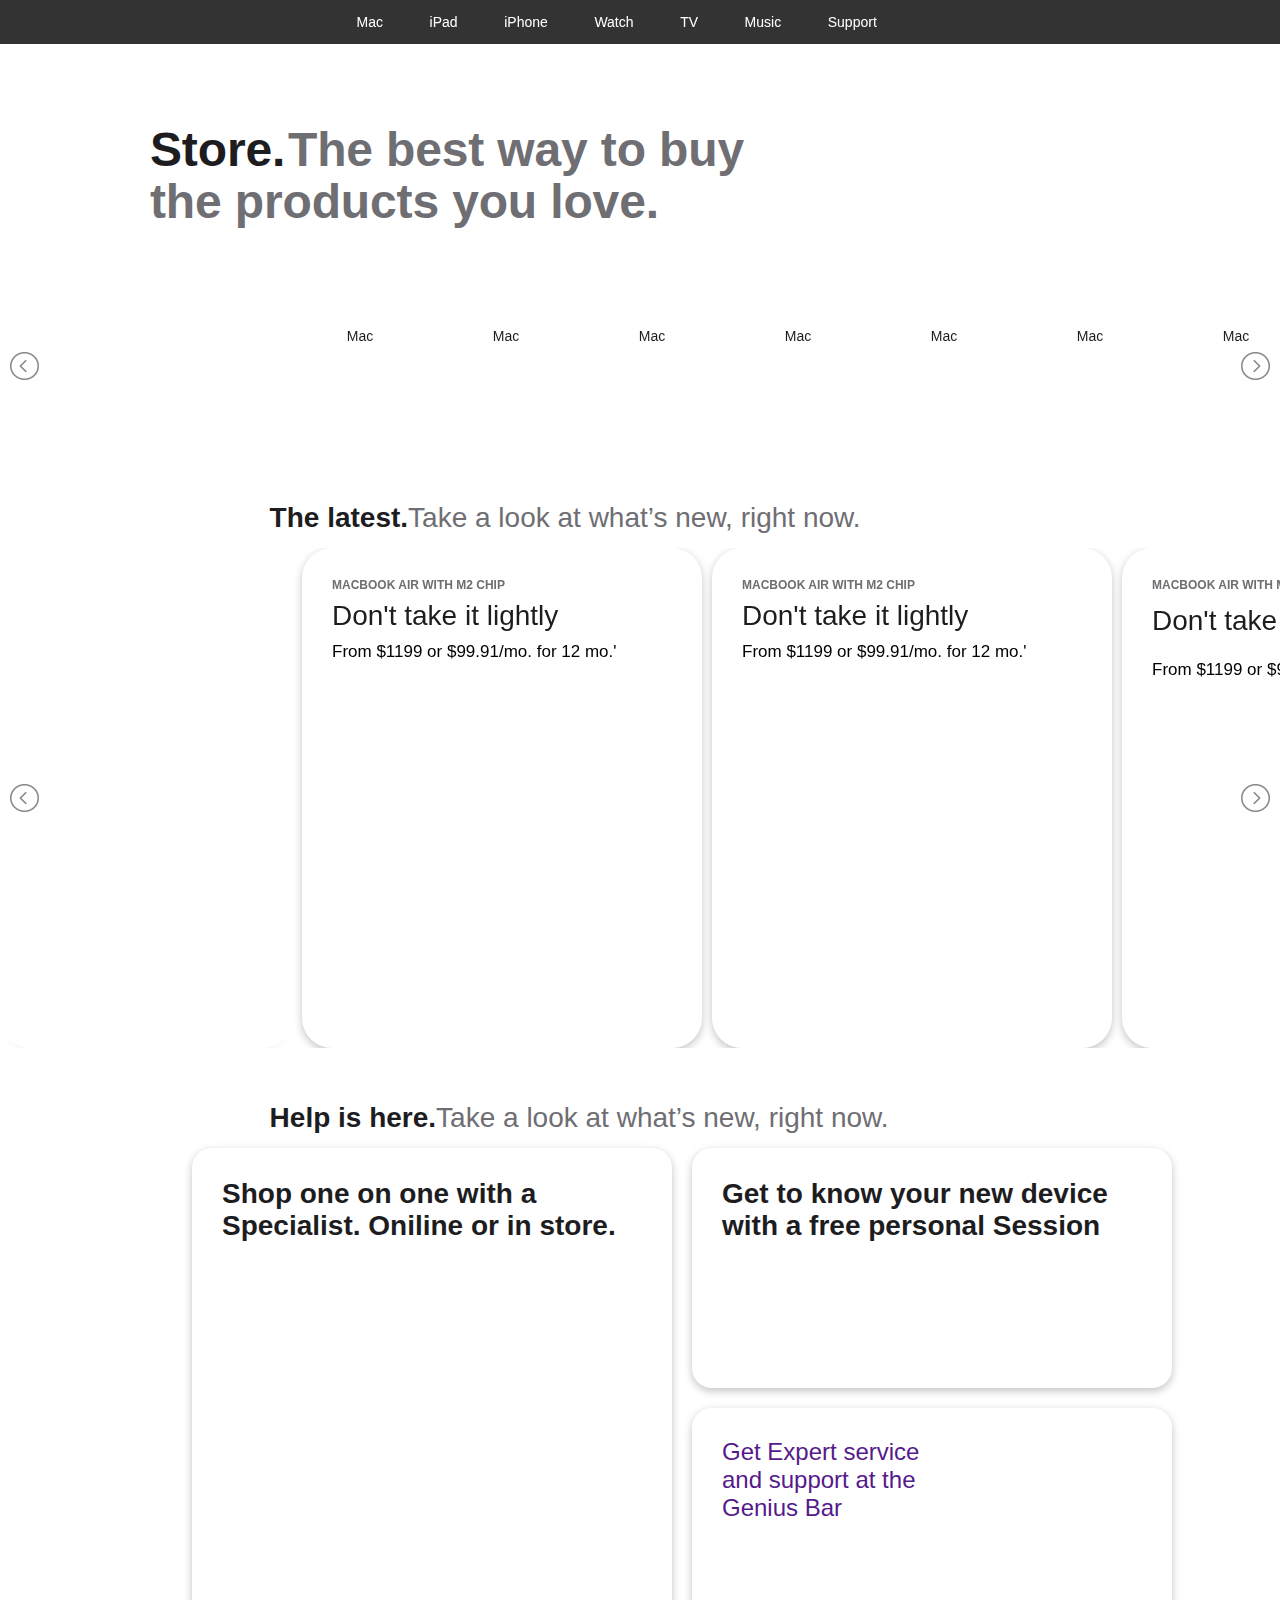
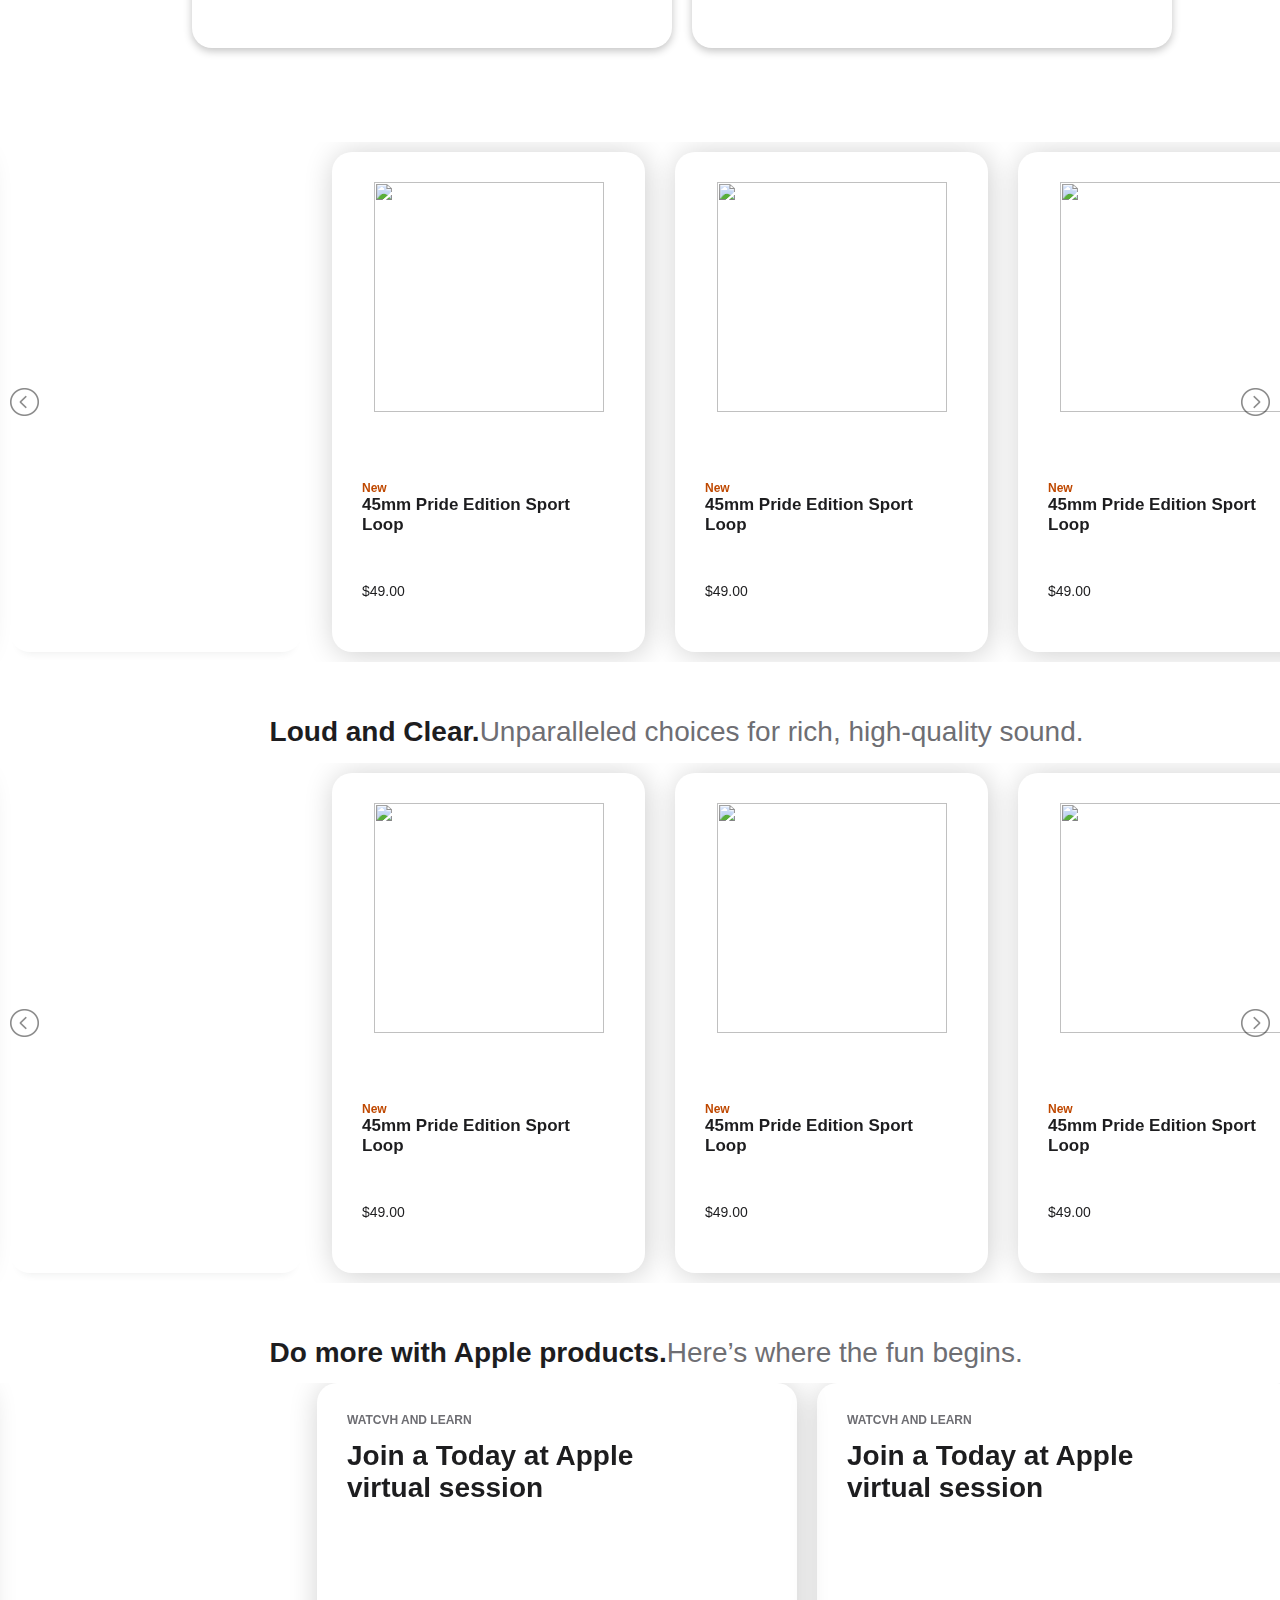
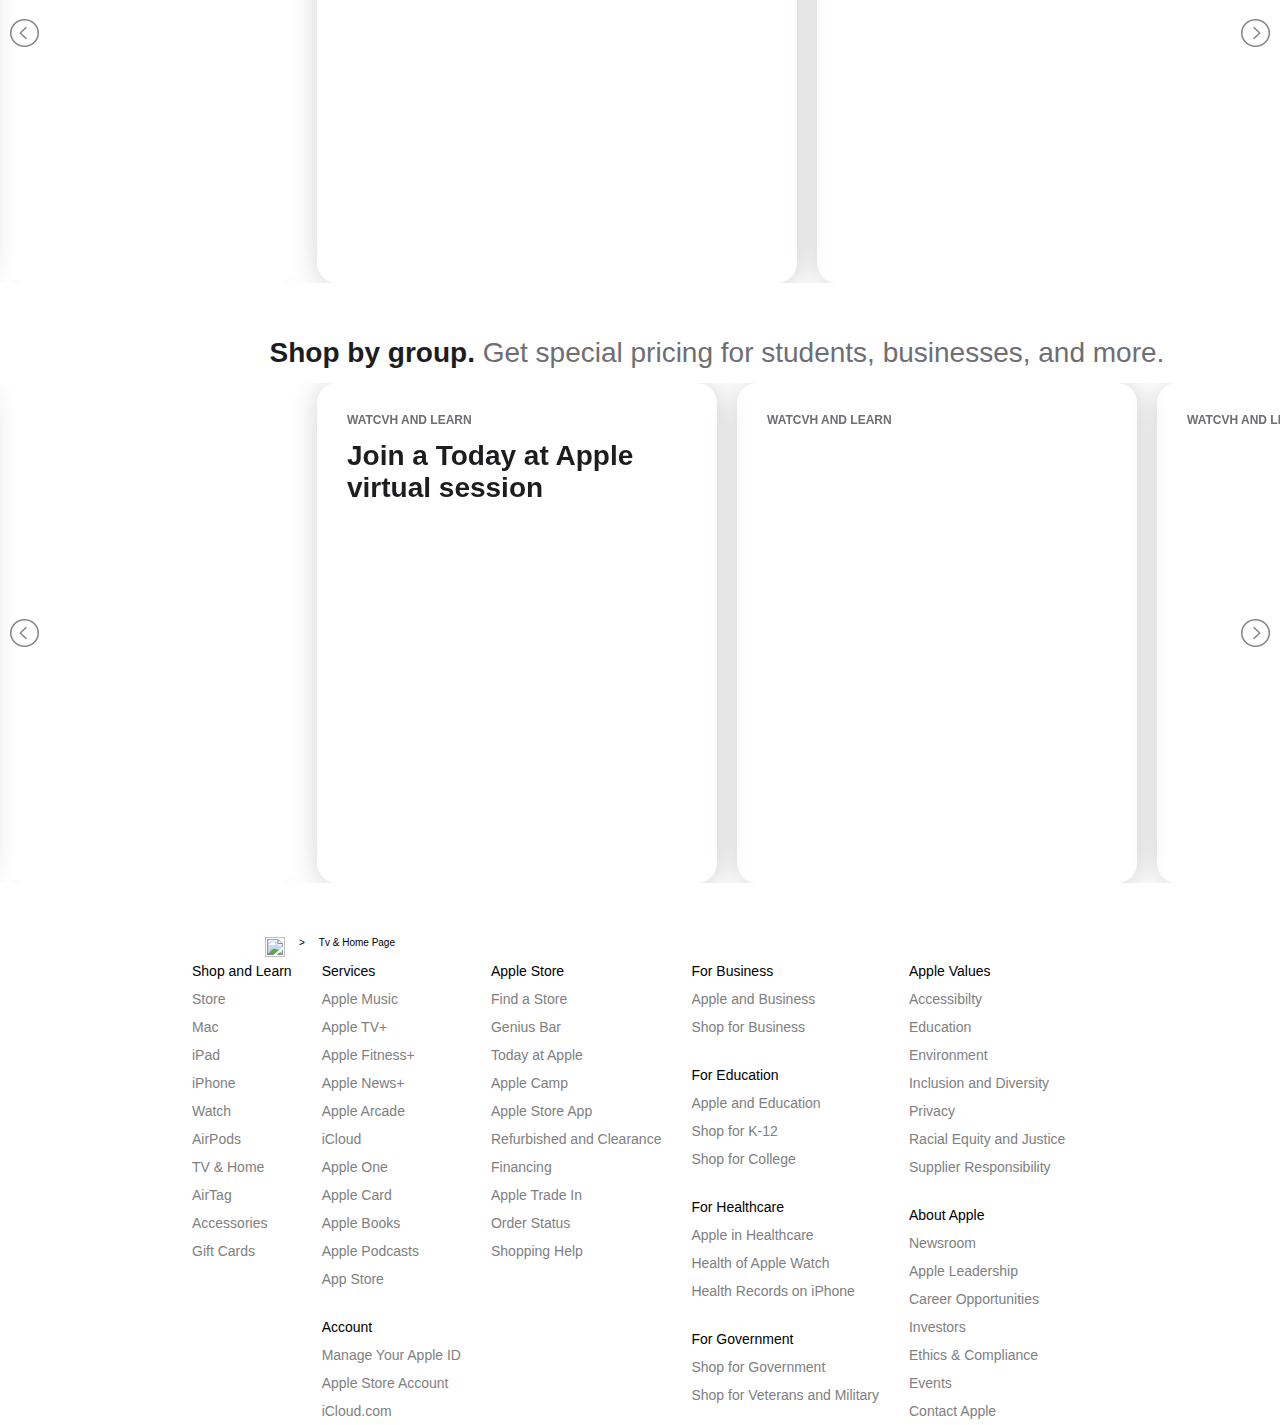
==== StorePage/store.html @ 5db67b9a "TV and Home page added" ====
<!DOCTYPE html>
<html lang="en">
<head>
    <meta charset="UTF-8">
    <meta http-equiv="X-UA-Compatible" content="IE=edge">
    <meta name="viewport" content="width=device-width, initial-scale=1.0">
    <title>Store</title>
    <link rel="stylesheet" href="/styles/footerofStore.css">
    <!-- <link rel="stylesheet" href="https://cdnjs.cloudflare.com/ajax/libs/bootstrap-slider/11.0.2/bootstrap-slider.min.js"> -->
    <link rel="stylesheet" type="text/css" href="/styles/store.css">
    <link rel="stylesheet" type="text/css"  href="/styles/lightslider.css">
    <script type="text/javascript" src="/js/jquery.js"></script>
    <script type="text/javascript" src="/js/lightslider.js"></script>
    <script type="text/javascript" src="/js/script.js"></script>
    <script type="text/javascript" src="/js/script1.js"></script>
    <script type="text/javascript" src="/js/main.js"></script>

</head>
<body>
    <header>
        <div class="contaner">
            <div class="nav">
                <ul class="nav-list nav-list-mobile">
                    <li class="nav-item">
                        <div class="mobile-menu">
                            <span class="line line-top"></span>
                            <span class="line line-botom"></span>
                        </div>
                    </li>
                    <li class="nav-item">
                        <a href="index.html" class="nav-link nav-link-apple"></a>
                    </li>
                    <li class="nav-item">
                        <a href="#" class="nav-link nav-link-bag"></a>
                    </li>
                </ul>
                <!-- /.nav-list nav-list-mobile -->
                <ul class="nav-list nav-list-larger">
                    <li class="nav-item nav-item-hidden">
                        <a href="store.html" class="nav-link nav-link-apple"></a>
                    </li>
                    <li class="nav-item">
                        <a href="#" class="nav-link menu-item">Mac</a>
                    </li>
                    <li class="nav-item">
                        <a href="#" class="nav-link menu-item">iPad</a>
                    </li><li class="nav-item">
                        <a href="/StorePage/Apple.html" class="nav-link menu-item">iPhone</a>
                    </li>
                    <li class="nav-item">
                        <a href="#" class="nav-link menu-item">Watch</a>
                    </li>
                    <li class="nav-item">
                        <a href="/TV&Home/tvandhome.html" class="nav-link menu-item">TV</a>
                    </li>
                    <li class="nav-item">
                        <a href="#" class="nav-link menu-item">Music</a>
                    </li>
                    <li class="nav-item">
                        <a href="#" class="nav-link menu-item">Support</a>
                    </li>
                    <li class="nav-item">
                        <a href="#" id="search" class="nav-link nav-link-search"></a>
                    </li>
                    <li class="nav-item nav-item-hidden">
                        <a href="#" class="nav-link nav-link-bag"></a>
                    </li>
                </ul>
                <!-- /.nav-list nav-list-larger -->
                <div class="search-form">
                    <form >
                        <input type="text" placeholder="Search apple.com">
                    </form>
                    
                </div>
            </div>
        </div>
    </header>
    

    <div class="roww">
        <div class="column left1">
            <h1 class="rs shopheader">Store.</h1>
            <div class="rs shopsubheader">The best way to buy the products you love.</div>
        </div>
        <div class="column right"></div>
    </div>

<div class="section" style="padding: 0 0 62px;">
    <div class="smallnav">
        <ul id="autoWidth6" class="cs-hidden">
            <li class="item-e">
                <div class="divimg">
                    <div class="imageblock">
                        <!-- <img src="https://store.storeimages.cdn-apple.com/4982/as-images.apple.com/is/store-card-13-accessories-nav-202203?wid=200&hei=130&fmt=png-alpha&.v=1645051958489" alt=""> -->
                        <!-- <a href="">Mac</a> -->
                    </div>
                </div>
            </li>
            <li class="item-e">
                <div class="divimg">
                    <div class="imageblock">
                        <!-- <img src="https://store.storeimages.cdn-apple.com/4982/as-images.apple.com/is/store-card-13-accessories-nav-202203?wid=200&hei=130&fmt=png-alpha&.v=1645051958489" alt=""> -->
                        <!-- <a href="">Mac</a> -->
                    </div>
                </div>
            </li>
            
            <li class="item-a">
                <div class="divimg">
                    <div class="imageblock">
                        <img src="https://store.storeimages.cdn-apple.com/4982/as-images.apple.com/is/store-card-13-mac-nav-202203?wid=200&hei=130&fmt=png-alpha&.v=1645051958490" alt="">
                        <a href="">Mac</a>
                    </div>
                </div>
            </li>
            <li class="item-b">
                <div class="divimg">
                    <div class="imageblock">
                        <img src="https://store.storeimages.cdn-apple.com/4982/as-images.apple.com/is/store-card-13-iphone-nav-202109_GEO_US?wid=200&hei=130&fmt=png-alpha&.v=1630706116000" alt="">
                        <a href="">Mac</a>
                    </div>
                </div>
            </li>
            <li class="item-c">
                <div class="divimg">
                    <div class="imageblock">
                        <img src="https://store.storeimages.cdn-apple.com/4982/as-images.apple.com/is/store-card-13-ipad-nav-202108?wid=200&hei=130&fmt=png-alpha&.v=1625783381000" alt="">
                        <a href="">Mac</a>
                    </div>
                </div>
            </li>
            <li class="item-d">
                <div class="divimg">
                    <div class="imageblock">
                        <img src="https://store.storeimages.cdn-apple.com/4982/as-images.apple.com/is/store-card-13-watch-nav-202203?wid=200&hei=130&fmt=png-alpha&.v=1645052537409" alt="">
                        <a href="">Mac</a>
                    </div>
                </div>
            </li>
            <li class="item-e">
                <div class="divimg">
                    <div class="imageblock">
                        <img src="https://store.storeimages.cdn-apple.com/4982/as-images.apple.com/is/store-card-13-airpods-nav-202110?wid=200&hei=130&fmt=png-alpha&.v=1633718741000" alt="">
                        <a href="">Mac</a>
                    </div>
                </div>
            </li>
            <li class="item-e">
                <div class="divimg">
                    <div class="imageblock">
                        <img src="https://store.storeimages.cdn-apple.com/4982/as-images.apple.com/is/store-card-13-airtags-nav-202108?wid=200&hei=130&fmt=png-alpha&.v=1625783380000" alt="">
                        <a href="">Mac</a>
                    </div>
                </div>
            </li>
            <li class="item-e">
                <div class="divimg">
                    <div class="imageblock">
                        <img src="https://store.storeimages.cdn-apple.com/4982/as-images.apple.com/is/store-card-13-appletv-nav-202108?wid=200&hei=130&fmt=png-alpha&.v=1625783378000" alt="">
                        <a href="">Mac</a>
                    </div>
                </div>
            </li>
            <li class="item-e">
                <div class="divimg">
                    <div class="imageblock">
                        <img src="https://store.storeimages.cdn-apple.com/4982/as-images.apple.com/is/store-card-13-homepod-nav-202110?wid=200&hei=130&fmt=png-alpha&.v=1633355783000" alt="">
                        <a href="">Mac</a>
                    </div>
                </div>
            </li>
            <li class="item-e">
                <div class="divimg">
                    <div class="imageblock">
                        <img src="https://store.storeimages.cdn-apple.com/4982/as-images.apple.com/is/store-card-13-accessories-nav-202203?wid=200&hei=130&fmt=png-alpha&.v=1645051958489" alt="">
                        <a href="">Mac</a>
                    </div>
                </div>
            </li>  
        </ul>
    </div>
</div>
    


    
    <div class="shelf" style="padding: 0 0 54px;">
        <div class="earpodsheading">
            <h2 class="earpod__heading">The latest.</h2><span class="earpod__subheading">Take a look at what’s new, right now.</span>
        </div>
        <div class="section">
            <ul id="autoWidth5" class="cs-hidden">
                
                
                <li class="item-a">
                    <div class="card card100">
                        <!-- <div class="cardcontent">
                            <h3>MACBOOK AIR WITH M2 CHIP</h3>
                            <a href="">Don't take it lightly</a>
                            <div>From $1199 or $99.91/mo. for 12 mo.'</div>
                        </div> -->
                    </div>
                </li>
                <li class="item-a">
                        <div class="card" id="card1">
                            <div class="cardcontent">
                                <h3>MACBOOK AIR WITH M2 CHIP</h3>
                                <a href="">Don't take it lightly</a>
                                <div>From $1199 or $99.91/mo. for 12 mo.'</div>
                            </div>
                        </div>
                </li>
                <li class="item-b">
                    <div class="card" id="card2">
                        <div class="cardcontent"    >
                            <h3 >MACBOOK AIR WITH M2 CHIP</h3>
                            <a  href="">Don't take it lightly</a>
                            <div>From $1199 or $99.91/mo. for 12 mo.'</div>
                        </div>
                    </div>
                </li>
                <li class="item-c">
                    <div class="card" id="card3">
                        <div class="cardcontent">
                            <h3 class="slide-bigimgcontent-small">MACBOOK AIR WITH M2 CHIP</h3>
                            <a class="slide-bigimgcontent-small" href="">Don't take it lightly</a>
                            <div>From $1199 or $99.91/mo. for 12 mo.'</div>
                        </div>
                    </div>
                </li>
                <li class="item-d">
                    <div class="card" id="card4">
                        <div class="cardcontent">
                            <h3>MACBOOK AIR WITH M2 CHIP</h3>
                            <a href="">Don't take it lightly</a>
                            <div>From $1199 or $99.91/mo. for 12 mo.'</div>
                        </div>
                    </div>
                </li>
                <li class="item-e">
                    <div class="card" id="card5">
                        <div class="cardcontent">
                            <h3>MACBOOK AIR WITH M2 CHIP</h3>
                            <a href="">Don't take it lightly</a>
                            <div>From $1199 or $99.91/mo. for 12 mo.'</div>
                        </div>
                    </div>
                </li>
                <li class="item-f">
                    <div class="card" id="card6">
                        <div class="cardcontent">
                            <h3>MACBOOK AIR WITH M2 CHIP</h3>
                            <a href="">Don't take it lightly</a>
                            <div>From $1199 or $99.91/mo. for 12 mo.'</div>
                        </div>
                    </div>

                </li>
            </ul>
        </div>
    </div>



    <div class="gridpart" style="padding:0 0 54px;">
        <div class="section">
            <div class="earpodsheading">
                <h2 class="earpod__heading">Help is here.</h2><span class="earpod__subheading">Take a look at what’s new, right now.</span>
            </div>
            <div class="gridarea">
                <div>
                    <div class="gridcontent">
                        Shop one on one with a Specialist. Oniline or in store.
                    </div>
                </div>
                <div>
                    <div class="gridcontent">
                        Get to know your new device with a free personal Session
                    </div>
                </div>
                <div></div>
                <div>
                    <div class = "gridlastcontent">
                        <a href="" class="gridatag" >Get Expert service and support at the Genius Bar</a>

                    </div>
                </div>
            </div>
        </div>

    </div>
    <div class="section" style="padding: 0 0 54px ;">
        <ul id="autoWidth" class="cs-hidden">
            <li class="item-a">
                <div class="box card100">
                    <!-- img-box -->
                    <div class="slide-img">
                        <!-- <img src="https://store.storeimages.cdn-apple.com/4982/as-images.apple.com/is/MN6L3?wid=200&hei=200&fmt=jpeg&qlt=95&.v=1651891539131" alt=""> -->
                    </div>
                    <div class="slide-content">
                        <h3>
                            <ul class="reccimg">
                                <!-- <img src="./images/icons/MN6K3_SW_COLOR.jpg" alt="">                 -->
                            </ul>
                            <!-- <span class="new">New</span><br> -->
                            
                            <!-- <span class="span-content">45mm Pride Edition Sport Loop</span> -->
                        </h3>
                        <div class="span-price">
                            <!-- <span >$49.00</span><br> -->
                        </div>
                        
                    </div>
                </div>

            </li>
            <li class="item-b">
                <div class="box">
                    <!-- img-box -->
                    <div class="slide-img">
                        <img src="https://store.storeimages.cdn-apple.com/4982/as-images.apple.com/is/MN6N3?wid=200&hei=200&fmt=jpeg&qlt=95&.v=1651891539144" alt="">
                    </div>
                    <div class="slide-content">
                        <h3>
                            <ul class="reccimg">
                                <img src="./images/icons/MN6K3_SW_COLOR.jpg" alt="">                
                            </ul>
                            <span class="new">New</span><br>
                            
                            <span class="span-content">45mm Pride Edition Sport Loop</span>
                        </h3>
                        <div class="span-price">
                            <span >$49.00</span><br>
                        </div>
                        
                    </div>
                </div>

            </li>
            <li class="item-c">
                <div class="box">
                    <!-- img-box -->
                    <div class="slide-img">
                        <img src="https://store.storeimages.cdn-apple.com/4982/as-images.apple.com/is/MJX93ref?wid=200&hei=200&fmt=jpeg&qlt=95&.v=1623710706000" alt="">
                    </div>
                    <div class="slide-content">
                        <h3>
                            <ul class="reccimg">
                                <img src="./images/icons/MN6K3_SW_COLOR.jpg" alt="">                
                            </ul>
                            <span class="new">New</span><br>
                            
                            <span class="span-content">45mm Pride Edition Sport Loop</span>
                        </h3>
                        <div class="span-price">
                            <span >$49.00</span><br>
                        </div>
                        
                    </div>
                </div>

            </li>
            <li class="item-d">
                <div class="box">
                    <!-- img-box -->
                    <div class="slide-img">
                        <img src="https://store.storeimages.cdn-apple.com/4982/as-images.apple.com/is/MN673?wid=200&hei=200&fmt=jpeg&qlt=95&.v=1645996926098" alt="">
                    </div>
                    <div class="slide-content">
                        <h3>
                            <ul class="reccimg">
                                <img src="./images/icons/MN6K3_SW_COLOR.jpg" alt="">                
                            </ul>
                            <span class="new">New</span><br>
                            
                            <span class="span-content">45mm Pride Edition Sport Loop</span>
                        </h3>
                        <div class="span-price">
                            <span >$49.00</span><br>
                        </div>
                        
                    </div>
                </div>

            </li>
            <li class="item-e">
                <div class="box">
                    <!-- img-box -->
                    <div class="slide-img">
                        <img src="https://store.storeimages.cdn-apple.com/4982/as-images.apple.com/is/MN673?wid=200&hei=200&fmt=jpeg&qlt=95&.v=1645996926098" alt="">
                    </div>
                    <div class="slide-content">
                        <h3>
                            <ul class="reccimg">
                                <img src="./images/icons/MN6K3_SW_COLOR.jpg" alt="">                
                            </ul>
                            <span class="new">New</span><br>
                            
                            <span class="span-content">45mm Pride Edition Sport Loop</span>
                        </h3>
                        <div class="span-price">
                            <span >$49.00</span><br>
                        </div>
                        
                    </div>
                </div>

            </li>  
        </ul>
    </div>

    <!-- box-slider -->
    <script type="text/javascript" src="./js/script1.js"></script>
    

        <div class="earpods" style="padding:0 0 54px ;">
            <div class="earpodsheading">
                <h2 class="earpod__heading">Loud and Clear.</h2><span class="earpod__subheading">Unparalleled choices for rich, high-quality sound.</span>
            </div>
                <ul id="autoWidth2" class="cs-hidden add">
                    
                    <li class="item-a">
                        <div class="box card100">
                            <!-- img-box -->
                            <div class="slide-img">
                                <!-- <img src="https://store.storeimages.cdn-apple.com/4982/as-images.apple.com/is/MME73?wid=200&hei=200&fmt=jpeg&qlt=95&.v=1632861342000" alt=""> -->
                            </div>
                            <div class="slide-content">
                                <h3>
                                    <ul class="reccimg">
                                        <!-- <img src="./images/icons/MN6K3_SW_COLOR.jpg" alt="">                 -->
                                    </ul>
                                    <span class="new"></span><br>
                                    
                                    <span class="span-content"></span>
                                </h3>
                                <div class="span-price">
                                    <span ></span><br>
                                </div>
                                
                            </div>
                        </div>
                    

                    </li>
                    <li class="item-b">
                        <div class="box">
                            <!-- img-box -->
                            <div class="slide-img">
                                <img src="https://store.storeimages.cdn-apple.com/4982/as-images.apple.com/is/MME73?wid=200&hei=200&fmt=jpeg&qlt=95&.v=1632861342000" alt="">
                            </div>
                            <div class="slide-content">
                                <h3>
                                    <ul class="reccimg">
                                        <img src="./images/icons/MN6K3_SW_COLOR.jpg" alt="">                
                                    </ul>
                                    <span class="new">New</span><br>
                                    
                                    <span class="span-content">45mm Pride Edition Sport Loop</span>
                                </h3>
                                <div class="span-price">
                                    <span >$49.00</span><br>
                                </div>
                                
                            </div>
                        </div>
                    </li>
                    <li class="item-b">
                        <div class="box">
                            <!-- img-box -->
                            <div class="slide-img">
                                <img src="https://store.storeimages.cdn-apple.com/4982/as-images.apple.com/is/MK2H3?wid=200&hei=200&fmt=jpeg&qlt=95&.v=1634663497000" alt="">
                            </div>
                            <div class="slide-content">
                                <h3>
                                    <ul class="reccimg">
                                        <img src="./images/icons/MN6K3_SW_COLOR.jpg" alt="">                
                                    </ul>
                                    <span class="new">New</span><br>
                                    
                                    <span class="span-content">45mm Pride Edition Sport Loop</span>
                                </h3>
                                <div class="span-price">
                                    <span >$49.00</span><br>
                                </div>
                                
                            </div>
                        </div>
                    </li>
                    <li class="item-b">
                        <div class="box">
                            <!-- img-box -->
                            <div class="slide-img">
                                <img src="https://store.storeimages.cdn-apple.com/4982/as-images.apple.com/is/MWP22?wid=200&hei=200&fmt=jpeg&qlt=95&.v=1591634795000" alt="">
                            </div>
                            <div class="slide-content">
                                <h3>
                                    <ul class="reccimg">
                                        <img src="./images/icons/MN6K3_SW_COLOR.jpg" alt="">                
                                    </ul>
                                    <span class="new">New</span><br>
                                    
                                    <span class="span-content">45mm Pride Edition Sport Loop</span>
                                </h3>
                                <div class="span-price">
                                    <span >$49.00</span><br>
                                </div>
                                
                            </div>
                        </div>
                    </li>
                    <li class="item-b">
                        <div class="box">
                            <!-- img-box -->
                            <div class="slide-img">
                                <img src="https://store.storeimages.cdn-apple.com/4982/as-images.apple.com/is/homepod-mini-select-blue-202110?wid=200&hei=200&fmt=jpeg&qlt=95&.v=1632925511000" alt="">
                            </div>
                            <div class="slide-content">
                                <h3>
                                    <ul class="reccimg">
                                        <img src="./images/icons/MN6K3_SW_COLOR.jpg" alt="">                
                                    </ul>
                                    <span class="new">New</span><br>
                                    
                                    <span class="span-content">45mm Pride Edition Sport Loop</span>
                                </h3>
                                <div class="span-price">
                                    <span >$49.00</span><br>
                                </div>
                                
                            </div>
                        </div>
                    </li>
                    <li class="item-b">
                        <div class="box">
                            <!-- img-box -->
                            <div class="slide-img">
                                <img src="https://store.storeimages.cdn-apple.com/4982/as-images.apple.com/is/airpods-max-select-green-202011?wid=200&hei=200&fmt=jpeg&qlt=95&.v=1604022364000" alt="">
                            </div>
                            <div class="slide-content">
                                <h3>
                                    <ul class="reccimg">
                                        <img src="./images/icons/MN6K3_SW_COLOR.jpg" alt="">                
                                    </ul>
                                    <span class="new">New</span><br>
                                    
                                    <span class="span-content">45mm Pride Edition Sport Loop</span>
                                </h3>
                                <div class="span-price">
                                    <span >$49.00</span><br>
                                </div>
                                
                            </div>
                        </div>
                    </li>
                    <li class="item-b">
                        <div class="box">
                            <!-- img-box -->
                            <div class="slide-img">
                                <img src="https://store.storeimages.cdn-apple.com/4982/as-images.apple.com/is/MV7N2?wid=200&hei=200&fmt=jpeg&qlt=95&.v=1551489688005" alt="">
                            </div>
                            <div class="slide-content">
                                <h3>
                                    <ul class="reccimg">
                                        <img src="./images/icons/MN6K3_SW_COLOR.jpg" alt="">                
                                    </ul>
                                    <span class="new">New</span><br>
                                    
                                    <span class="span-content">45mm Pride Edition Sport Loop</span>
                                </h3>
                                <div class="span-price">
                                    <span >$49.00</span><br>
                                </div>
                                
                            </div>
                        </div>
                    </li>
                </ul>
            </div>
        </div>

        <div class="products" style="padding: 0 0 54px;">
            <div class="earpodsheading">
                <h2 class="earpod__heading">Do more with Apple products.</h2><span class="earpod__subheading">Here’s where the fun begins.</span>
            </div>
            <div class="section">
                <ul id="autoWidth3" class="cs-hidden">
                    <li class="item-a">
                        <div class="bigbox bigbox10 card100">
                            <div class="slide-bigimg">
                                <!-- <img src="https://store.storeimages.cdn-apple.com/4982/as-images.apple.com/is/store-card-50-todayatapple-202108?wid=480&hei=500&fmt=p-jpg&qlt=95&.v=1625788042000" alt=""> -->
                                <div class="bigboxcontent">
                                    <!-- <h3 class="slide-bigimgcontent-small">WATCVH AND LEARN</h3>
                                    <a class="slide-bigimgcontent" href="#">Join a Today at Apple virtual session</a> -->
                    
                                </div>
                            </div>
                        </div>
                        
                    </li>
                    <li class="item-a">
                        <div class="bigbox bigbox1">
                            <div class="slide-bigimg">
                                <!-- <img src="https://store.storeimages.cdn-apple.com/4982/as-images.apple.com/is/store-card-50-todayatapple-202108?wid=480&hei=500&fmt=p-jpg&qlt=95&.v=1625788042000" alt=""> -->
                                <div class="bigboxcontent">
                                    <h3 class="slide-bigimgcontent-small">WATCVH AND LEARN</h3>
                                    <a class="slide-bigimgcontent" href="#">Join a Today at Apple virtual session</a>
                    
                                </div>
                            </div>
                        </div>
                        
                    </li>
                    <li class="item-b">
                        <div class="bigbox bigbox2">
                            <div class="slide-bigimg">
                                <!-- <img src="https://store.storeimages.cdn-apple.com/4982/as-images.apple.com/is/store-card-50-todayatapple-202108?wid=480&hei=500&fmt=p-jpg&qlt=95&.v=1625788042000" alt=""> -->
                                <div class="bigboxcontent">
                                    <h3 class="slide-bigimgcontent-small">WATCVH AND LEARN</h3>
                                    <a class="slide-bigimgcontent" href="#">Join a Today at Apple virtual session</a>
                    
                                </div>
                            </div>
                        </div>
                    </li>
                    <li class="item-c">
                        <div class="bigbox bigbox3">
                            <div class="slide-bigimg">
                                <!-- <img src="https://store.storeimages.cdn-apple.com/4982/as-images.apple.com/is/store-card-50-todayatapple-202108?wid=480&hei=500&fmt=p-jpg&qlt=95&.v=1625788042000" alt=""> -->
                                <div class="bigboxcontent">
                                    <h3 class="slide-bigimgcontent-small">WATCVH AND LEARN</h3>
                                    <a class="slide-bigimgcontent" href="#">Join a Today at Apple virtual session</a>
                    
                                </div>
                            </div>
                        </div>
                    </li>
                    <li class="item-d">
                        <div class="bigbox bigbox4">
                            <div class="slide-bigimg">
                                <!-- <img src="https://store.storeimages.cdn-apple.com/4982/as-images.apple.com/is/store-card-50-todayatapple-202108?wid=480&hei=500&fmt=p-jpg&qlt=95&.v=1625788042000" alt=""> -->
                                <div class="bigboxcontent">
                                    <h3 class="slide-bigimgcontent-small">WATCVH AND LEARN</h3>
                                    <a class="slide-bigimgcontent" href="#">Join a Today at Apple virtual session</a>
                    
                                </div>
                            </div>
                        </div>
                    </li>
                    <li class="item-e">
                        <div class="bigbox">
                            <div class="slide-bigimg">
                                <!-- <img src="https://store.storeimages.cdn-apple.com/4982/as-images.apple.com/is/store-card-50-todayatapple-202108?wid=480&hei=500&fmt=p-jpg&qlt=95&.v=1625788042000" alt=""> -->
                                <div class="bigboxcontent">
                                    <h3 class="slide-bigimgcontent-small">WATCVH AND LEARN</h3>
                                    <a class="slide-bigimgcontent" href="#">Join a Today at Apple virtual session</a>
                                </div>
                            </div>
                        </div>
                    </li>
                </ul>
            </div>
        </div>


        <div class="shopbygrp" style="padding: 0 0 54px;">
            <div class="earpodsheading">
                <h2 class="earpod__heading">Shop by group.</h2><span class="earpod__subheading"> Get special pricing for students, businesses, and more.</span>
            </div>
            <div class="section">
                <ul id="autoWidth4" class="cs-hidden">
                    <li class="item-a">
                        <div class="lastbox lastbox10 card100">
                            <div class="lastbox_content">
                                <!-- <h3 class="slide-bigimgcontent-small">WATCVH AND LEARN</h3>
                                <a class="slide-bigimgcontent" href="#">Join a Today at Apple virtual session</a> -->
                            </div>
                        </div>
                    </li>
                    <li class="item-a">
                        <div class="lastbox lastbox1">
                            <div class="lastbox_content">
                                <h3 class="slide-bigimgcontent-small">WATCVH AND LEARN</h3>
                                <a class="slide-bigimgcontent" href="#">Join a Today at Apple virtual session</a>
                            </div>
                        </div>
                    </li>
                    <li class="item-b">
                        <div class="lastbox lastbox2">
                            <div class="lastbox_content">
                                <h3 class="slide-bigimgcontent-small">WATCVH AND LEARN</h3>
                                <a class="slide-bigimgcontent slide-bigimgcontent-color " href="#">Join a Today at Apple virtual session</a>
                            </div>
                        </div>
                    </li>
                    <li class="item-c">
                        <div class="lastbox lastbox3">
                            <div class="lastbox_content">
                                <h3 class="slide-bigimgcontent-small">WATCVH AND LEARN</h3>
                                <a class="slide-bigimgcontent slide-bigimgcontent-color" href="#">Join a Today at Apple virtual session</a>
                            </div>
                        </div>
                    </li>
                    <li class="item-d">
                        <div class="lastbox lastbox4">
                            <div class="lastbox_content">
                                <h3 class="slide-bigimgcontent-small">WATCVH AND LEARN</h3>
                                <a class="slide-bigimgcontent" href="#">Join a Today at Apple virtual session</a>
                            </div>
                        </div>
                    </li>
                    <li class="item-e">
                        <div class="lastbox lastbox5">
                            <div class="lastbox_content">
                                <h3 class="slide-bigimgcontent-small">WATCVH AND LEARN</h3>
                                <a class="slide-bigimgcontent" href="#">Join a Today at Apple virtual session</a>
                            </div>
                        </div>
                    </li>
                </ul>
            </div>

        </div>    
</body>

<footer>
    <div id="waytohomepageofStore">
        <a href="#"><img src="https://www.freepnglogos.com/uploads/apple-logo-png/apple-logo-icon-transparent-png-svg-vector-3.png" alt=""></a> 
        >
        <p>Tv & Home Page</p>
    </div>

    <div id="footerStore" >
        <ul class="no-bullets">
            <li class="listBold">Shop and Learn</li>
            <li><a href="#">Store</a> </li>
            <li><a href="#">Mac</a> </li>
            <li><a href="#">iPad</a> </li>
            <li><a href="#">iPhone</a> </li>
            <li><a href="#">Watch</a> </li>
            <li><a href="#">AirPods</a></li>
            <li><a href="#">TV & Home</a> </li>
            <li><a href="#">AirTag</a> </li>
            <li><a href="#">Accessories</a> </li>
            <li><a href="#">Gift Cards</a> </li>
        </ul>
        <ul class="no-bullets">
            <li class="listBold">Services</li>
            <li><a href="#"> Apple Music</a></li>
            <li><a href="#"> Apple TV+</a></li>
            <li><a href="#"> Apple Fitness+</a></li>
            <li><a href="#"> Apple News+</a></li>
            <li><a href="#"> Apple Arcade</a></li>
            <li><a href="#"> iCloud</a></li>
            <li><a href="#"> Apple One</a></li>
            <li><a href="#"> Apple Card</a></li>
            <li><a href="#"> Apple Books</a></li>
            <li><a href="#"> Apple Podcasts</a></li>
            <li><a href="#"> App Store</a></li>
            <li class="listBold listSpace">Account</li>
            <li><a href="#"> Manage Your Apple ID</a></li>
            <li><a href="#"> Apple Store Account</a></li>
            <li><a href="#"> iCloud.com</a></li>
        </ul>
        <ul class="no-bullets">
            <li class="listBold">Apple Store</li>
            <li><a href="#"> Find a Store</a></li>
            <li><a href="#"> Genius Bar</a></li>
            <li><a href="#"> Today at Apple</a></li>
            <li><a href="#"> Apple Camp</a></li>
            <li><a href="#"> Apple Store App</a></li>
            <li><a href="#"> Refurbished and Clearance</a></li>
            <li><a href="#"> Financing</a></li>
            <li><a href="#"> Apple Trade In</a></li>
            <li><a href="#"> Order Status</a></li>
            <li><a href="#"> Shopping Help</a></li>
        </ul>
        <ul class="no-bullets">
            <li class="listBold">For Business</li>
            <li><a href="#"> Apple and Business</a></li>
            <li><a href="#"> Shop for Business</a></li>
            <li class="listBold listSpace">For Education</li>
            <li><a href="#"> Apple and Education</a></li>
            <li><a href="#"> Shop for K-12</a></li>
            <li><a href="#"> Shop for College</a></li>
            <li class="listBold listSpace">For Healthcare</li>
            <li><a href="#"> Apple in Healthcare</a></li>
            <li><a href="#"> Health of Apple Watch</a></li>
            <li><a href="#"> Health Records on iPhone</a></li>
            <li class="listBold listSpace">For Government</li>
            <li><a href="#"> Shop for Government</a></li>
            <li><a href="#"> Shop for Veterans and Military</a></li>
        </ul>
        <ul class="no-bullets">
            <li class="listBold">Apple Values</li>
            <li><a href="#"> Accessibilty</a></li>
            <li><a href="#"> Education</a></li>
            <li><a href="#"> Environment</a></li>
            <li><a href="#"> Inclusion and Diversity</a></li>
            <li><a href="#"> Privacy</a></li>
            <li><a href="#"> Racial Equity and Justice</a></li>
            <li><a href="#"> Supplier Responsibility</a></li>
            <li class="listBold listSpace">About Apple</li>
            <li><a href="#"> Newsroom</a></li>
            <li><a href="#"> Apple Leadership</a></li>
            <li><a href="#"> Career Opportunities</a></li>
            <li><a href="#"> Investors</a></li>
            <li><a href="#"> Ethics & Compliance</a></li>
            <li><a href="#"> Events</a></li>
            <li><a href="#"> Contact Apple</a></li>
        </ul>
    </div>
</body>
</footer>
</html>
---- styles/footerofStore.css ----
#waytohomepageofStore{
    height: 20px;
    display: flex;
    width: 130px;
    justify-content: space-between;
    position: relative;
    left: 265px;
    /* margin-bottom: 30px; */
}
#waytohomepageofStore img{
    height: 100%;
    width: 20px;
}
#waytohomepageofStore p{
    margin-top: 0px;
}

#footerStore{
    /* border: 1px solid black; */
    padding: 0px;
    width: 70%;
    margin: auto;
    /* margin-top: 100px; */
    display: flex;
    gap: 30px;
    font-size: 14px;
    color: gray;
    font-weight: 500;
}
#footerStore a{
    text-decoration: none;color: gray;
}
#footerStore a:hover{
    text-decoration-line: underline;
    /* color: red; */
}
.no-bullets{
    list-style-type: none;
    line-height:28px;
}
.listBold{
    font-weight: bold;
    color: black;
    font-weight: 500;
}
.listSpace{
    margin-top: 20px;
}
---- styles/store.css ----
*,
*::after,
*::before{
    margin: 0;
    padding: 0;
}
*{
    box-sizing: border-box;
}

html{
    font-size: 10px; 
    font-family: 'SF Pro Display', sans-serif;
}

a{
    text-decoration: none;
    display: block ;
}
header{
    position: fixed;
    top: 0;
    z-index: 1400;
    width: 100%;
    height: 4.4rem;
    background-color: rgba(0,0,0,0.8);
    backdrop-filter: blur(2rem);
}
.nav-list{
    list-style: none;
    display: flex;
    align-items: center;
    justify-content: space-between;
    margin: 0 30rem;
}

.nav-list-mobile{
    display: none;
}

.nav-link{
    font-size: 1.4rem;
    color: #fff;
    padding: 0 1rem;
    
}
.nav-link:hover{
    opacity: 0.7;
}
.menu-item{
   transition: 0.5s;
   transform: scale(1);
   display: block;
}
.hide-item{
   transform: scale(0);
}
.nav-list li:nth-child(2) .menu-item.hide-item{
   transition-delay: 0.6s;
}
.nav-list li:nth-child(3) .menu-item.hide-item{
   transition-delay: 0.5s;
}
.nav-list li:nth-child(4) .menu-item.hide-item{
   transition-delay: 0.4s;
}
.nav-list li:nth-child(5) .menu-item.hide-item{
   transition-delay: 0.3s;
}
.nav-list li:nth-child(6) .menu-item.hide-item{
   transition-delay: 0.2s;
}
.nav-list li:nth-child(7) .menu-item.hide-item{
   transition-delay: 0.1s;
}
.nav-list li:nth-child(8) .menu-item.hide-item{
   transition-delay: 0s;
}


.nav-list li:nth-child(2) .menu-item{
   transition-delay: 0s;
}
.nav-list li:nth-child(3) .menu-item{
   transition-delay: 0.1s;
}
.nav-list li:nth-child(4) .menu-item{
   transition-delay: 0.2s;
}
.nav-list li:nth-child(5) .menu-item{
   transition-delay: 0.3s;
}
.nav-list li:nth-child(6) .menu-item{
   transition-delay: 0.4s;
}
.nav-list li:nth-child(7) .menu-item{
   transition-delay: 0.5s;
}
.nav-list li:nth-child(8) .menu-item{
   transition-delay: 0.6s;
}

.search-form{
   position: absolute;
   top: 0;
   left: 50%;
   transform: translateX(0);
   width: 600px;
   opacity: 0;
   visibility: hidden;
   transition: 0.5s;
}
.search-form.active{
   opacity: 1;
   visibility: visible;
   transform: translateX(-50%);
   transition-delay: 0.5s;

}
.search-form input{
   width: 100%;
   height: 44px;
   background: transparent;
   color: #fff;
   border: none;
   outline: none;
   font-size: 16px;
}
.search-form::before{
   content: "\f002";
   position: absolute;
   top: 12px;
   left: -26px;
   font-size: 18px;
   color: #fff;

}

.nav-link-apple{
    width: 1.6rem;
    height: 4.4rem;
    background: url("../images/icons/apple.svg") center no-repeat;
}
.nav-link-search{
    width: 1.6rem;
    height: 4.4rem;
    background: url("../images/icons/search.svg") center no-repeat;
}

.nav-link-bag{
    width: 1.4rem;
    height: 4.4rem;
    background: url("../images/icons/bag.svg") center no-repeat;
}

.container{
    max-width: 98rem;
    margin: 0 auto;
    padding: 0 2.2rem;
}


.roww{
    /* border: 1px solid black; */
    max-width: 98rem;
    height: 24.8rem;
    margin: auto;
    margin-top: 4.4rem;
    display: flex;
}
/* .column{
    border: 1px solid;

} */
.left1{
    max-width: 64.8rem;
    padding: 80px 0px 64px;
}
.rs{
    display: inline;
    font-weight: 600;
    letter-spacing: -0.003em;
    line-height: 1.08349;
}

.shopheader{
    font-size: 4.8rem;
    color: #1D1D1F;
}
.shopsubheader{
    color: #6E6E73;
    font-size: 4.8rem;
}

.row{
    display: flex;
}
.img-area>h2{
    text-align: center;
    margin-top: 2rem;
}
.img-area>img{
    width: 80%;
}
.container1{
    width: 120%;
    margin-left: 30rem;
}

.container2{
    width: 70%;
    /* border: 1px solid; */
    height: 50rem;
    display: flex;
}
.card{
    box-shadow: rgba(0, 0, 0, 0.24) 0px 3px 8px;
    border-radius: 3rem;
    width: 40rem;
    height: 50rem;
    transition: 0.4s;
    margin: auto;
}

.divimg{
    width: 136px;
    height: 148px;
    padding: 18px 8px 16px;
}

.imageblock img{
    width: 100%;
    padding: 0 0 16px;
}
.imageblock a{
    text-align: center;
    font-size: 14px;
    color: #1D1D1F;
}

.gridarea{
    display: grid;
    grid-template-columns: 48rem 48rem;
    grid-template-rows: 24rem 24rem;
    gap: 20px;
    margin-left: 15%;
    grid-template-areas: 
    "a b"
    "a d";
}
.gridatag{
    width: 200px;
    height: 84px;
    font-weight: 500;
    line-height: 1.16667;
}
.gridlastcontent{
    width: 230ox;
    height: 169px;
    padding: 30px 0 30px 30px;
    font-size: 24px;
}
.gridcontent{
    font-size: 2.8rem;
    color: #1D1D1F;
    padding: 30px;
    line-height: 1.14286;
    font-weight: 600;
}
.gridarea>div{
    box-shadow: rgba(0, 0, 0, 0.24) 0px 3px 8px;
    border-radius: 20px;
}
.gridarea>div:nth-child(1){
    
    grid-area:a ;
    background: url("https://store.storeimages.cdn-apple.com/4982/as-images.apple.com/is/store-card-50-specialist-202108?wid=480&hei=500&fmt=p-jpg&qlt=95&.v=1626296836000");
}
.gridarea>div:nth-child(2){
    grid-area:b ;
    background: url("https://store.storeimages.cdn-apple.com/4982/as-images.apple.com/is/store-card-25-apps-202108?wid=480&hei=240&fmt=p-jpg&qlt=95&.v=1626223748000");
}
.gridarea>div:nth-child(3){
    grid-area:c ;
}
.gridarea>div:nth-child(4){
    grid-area:d ;
    background: url("https://store.storeimages.cdn-apple.com/4982/as-images.apple.com/is/store-card-25-genius-202108?wid=480&hei=240&fmt=p-jpg&qlt=95&.v=1626384443000");
}

#card1{
    background: url("https://store.storeimages.cdn-apple.com/4982/as-images.apple.com/is/store-card-40-macbook-air-202206?wid=400&hei=500&fmt=p-jpg&qlt=95&.v=1652743701977") center no-repeat;
}
#card2{
    background: url("https://store.storeimages.cdn-apple.com/4982/as-images.apple.com/is/store-card-40-macbook-pro-202206?wid=400&hei=500&fmt=p-jpg&qlt=95&.v=1652803481192");
}
#card3{
    background: url("https://store.storeimages.cdn-apple.com/4982/as-images.apple.com/is/store-card-25-apps-202108?wid=480&hei=240&fmt=p-jpg&qlt=95&.v=1626223748000");
}
#card4{
    background: url("https://store.storeimages.cdn-apple.com/4982/as-images.apple.com/is/store-card-40-applewatchbands-202205?wid=400&hei=500&fmt=p-jpg&qlt=95&.v=1651697078547");
}
#card5{
    background: url("https://store.storeimages.cdn-apple.com/4982/as-images.apple.com/is/store-card-40-ipad-air-202203?wid=400&hei=500&fmt=p-jpg&qlt=95&.v=1645636337374");

}
#card6{
    background: url("https://store.storeimages.cdn-apple.com/4982/as-images.apple.com/is/store-card-40-iphone-13-202203?wid=400&hei=500&fmt=p-jpg&qlt=95&.v=1645052290452");
}
.card:hover{
    box-shadow: rgba(0, 0, 0, 0.35) 0px 5px 15px;
}
.cardcontent{
    padding: 3rem;
}
.cardcontent>h3{
    font-size: 1.2rem;
    color: #6E6E73;
    padding: 0px 0px 8px;

}
.cardcontent>a{
    text-decoration: none;
    font-size: 2.8rem;
    color: #1D1D1F;
}
.cardcontent>div{
    font-size: 1.7rem;
    padding: 10px 0px 0px;
}
#cont1mainhead{
    font-size: 2.8rem;
    display: inline;
}
#cont1sechead{
    font-size: 2.8rem;
    margin: 22.4px 0px 0px;
}
.cardmainhead{
    padding: 0px 0px 14px;
    margin: 0px 39.6px

}
.box{
    /* border: 1px solid; */
    width: 313px;
    box-shadow: 2px 2px 30px rgba(0,0,0,0.2);
    border-radius: 2rem;
    overflow: hidden;
    /* position: absolute;
    left: 50%;
    transform: translate(-50%); */
    height: 50rem;
    padding: 3rem;
    margin: 10px
    /* box-sizing: border-bo */
}
.slide-content{
    width: 25.3rem;
    height: 16.9rem;
    padding: 20px 0 0;
}
.slide-img img{
    width: 23rem;
    height: 23rem;
    margin: 0 1.15rem;
}
.reccimg{
    text-align: center;
    padding: 19px 0px 14px;
}
.reccimg img{
    width: 12px;
    height: 12px;
}
.new{
    font-size: 1.2rem;
    color: #BF4800;
}
.span-content{
    font-size: 17px;
    color: #1D1D1F;
}
.span-price{
    font-size: 14px;
    margin: 48px 0px 0px;
    color: #1D1D1F;
}
#blank{
    box-shadow: rgba(149, 157, 165, 0.2) 0px 8px 24px;
}
.earpodsheading{
    width: 98rem;
    height: 4.62rem;
    margin: 0 26.96rem;
    padding: 0 0 1.4rem;
}
.earpod__heading{
    font-size: 2.8rem;
    color: #1D1D1F;
    display: inline;
}
.earpod__subheading{
    font-size: 2.8rem;
    color: #6E6E73;
}


.bigbox,.lastbox{
    width: 48rem;
    height: 50rem;
    
    border-radius: 20px;
    box-shadow: 2px 2px 30px rgba(0,0,0,0.2);
    margin: 0 5px;
}
.bigbox1{
    background: url("https://store.storeimages.cdn-apple.com/4982/as-images.apple.com/is/store-card-50-todayatapple-202108?wid=480&hei=500&fmt=p-jpg&qlt=95&.v=1625788042000");
}
.bigbox2{
    background: url("https://store.storeimages.cdn-apple.com/4982/as-images.apple.com/is/store-card-50-subscriptions-202108_GEO_US?wid=480&hei=500&fmt=p-jpg&qlt=95&.v=1626375546000");
}
.bigbox3{
    background: url("https://store.storeimages.cdn-apple.com/4982/as-images.apple.com/is/store-card-50-applepay-202203?wid=480&hei=500&fmt=p-jpg&qlt=95&.v=1645052537753");

}
.bigbox4{
    background: url("https://store.storeimages.cdn-apple.com/4982/as-images.apple.com/is/store-card-50-homekit-202110_GEO_US?wid=480&hei=500&fmt=p-jpg&qlt=95&.v=1634069685000");
}
/* .slide-bigimg img{
    width: 100%;
    height: 100%;
} */
.bigboxcontent{
    /* border: 1px solid; */
    width: 40rem;
    height: 14.8rem;
    padding: 30px;
    
}
.slide-bigimgcontent{
    font-size: 2.8rem;
    text-decoration: none;
    color: #1D1D1F;
    font-weight: 600;
    line-height: 1.14286;
}
.slide-bigimgcontent-small{
    color: #6E6E73;
    font-size: 12px;
    margin: 0 0 4.8px;
    padding: 0 0 8px;
}


.lastbox{
    width: 40rem;
    height: 50rem;

}
.lastbox_content{
    padding: 30px;
}
.slide-bigimgcontent-color{
    color: #FFFFFF;
}





.lastbox1{
    background: url("https://store.storeimages.cdn-apple.com/4982/as-images.apple.com/is/store-card-40-edu-202108?wid=400&hei=500&fmt=p-jpg&qlt=95&.v=1627492399000");
}
.lastbox2{
    background: url("https://store.storeimages.cdn-apple.com/4982/as-images.apple.com/is/store-card-40-small-business-202108?wid=400&hei=500&fmt=p-jpg&qlt=95&.v=1627318784000");
}
.lastbox3{
    background: url("https://store.storeimages.cdn-apple.com/4982/as-images.apple.com/is/store-card-40-gov-202108?wid=400&hei=500&fmt=p-jpg&qlt=95&.v=1632870676000");

}
.lastbox4{
    background: url("https://store.storeimages.cdn-apple.com/4982/as-images.apple.com/is/store-card-40-veterans-202203?wid=400&hei=500&fmt=p-jpg&qlt=95&.v=1645468079106");
}
.card100{
    /* box-shadow: rgba(0, 0, 0, 0.24) 0px 3px 8px; */
    /* border-radius: 3rem; */
    box-shadow: rgba(33, 35, 38, 0.1) 0px 10px 10px -10px;
    width: 29.2rem;
    height: 50rem;
    box-shadow: 0;
   
}
@media screen and (max-width: 1068px) {
    .iphone-11-pro{
       background: url("../images/hero/iphone-11-pro/iphone_11_pro_medium.jpg");
    }
    .iphone-11{
       background: url("../images/hero/iphone-11/iphone_11_medium.jpg");
    }
    .watch{
       background: url("../images/hero/watch/watch_medium.jpg");
    }
 
    .hero{
       height: 65rem;
       background-size: auto 69.8rem;
       background-position: bottom center;
       background-repeat: no-repeat;
    }
 
    .title-heading{
       font-size: 4.4rem;
    }
    .title-sub-heading{
       font-size: 2.4rem;
    }
    .cta-link:nth-child(2){
       margin-left: 2rem;
    }
    .title-heading-watch{
       height: 6.2rem;
       background: url("../images/hero/watch/logo_watch_medium.png");
       background-size: auto 6.2rem;
       
    }
  }
  @media screen and (max-width: 767px){
    header{
       height: 4.8rem;
       transition: backgrond 0.36s cubic-bezier(.32, 0.08, 0.24, 1),
                   height 0.56s cubic-bezier(.32, 0.08, 0.24, 1);
    }
    header .container{
       padding: 0;
    }
    .iphone-11-pro{
       margin-top: 4.8rem;
 
    }
   .nav{
    position: relative;
   }
 
   
    .nav-list{
       margin-top: 0;
    }
    .nav-list-mobile{
       display: flex;
    }
    .nav-item{
       width: 4.8rem;
       height: 4.8rem;
       display: flex;
       justify-content: center;
    }
    .nav-item-hidden{
       display: none;
    }
    .mobile-menu{
       position: relative;
       z-index: 1500;
       width: 100%;
       height: 100%;
       display: flex;
       flex-direction: column;
       align-items: center;
       justify-content: center;
       cursor: pointer;
       /* margin-right: 50rem; */
    }
    .line{
       position: absolute;
       width: 1.7rem;
       height: 1px;
       background-color: #fff;
       transition: margin-top 0.3192s cubic-bezier(0.04, 0.04, 0.12, 0.96);
       position: absolute;
       left: -262px;
    }
    .line-top{
       margin-top: 3px;
    }
    .line-bottom{
       margin-top: -0.4rem;
    }
    .active .line-top{
       margin-top: 0;
       transform: rotate(45deg);
       transition: transform 0.3192s 0.1s cubic-bezier(0.04, 0.04, 0.12, 0.96);
    }
    .active .line-bottom{
       margin-top: 0;
       transform: rotate(-45deg);
       transition: transform 0.3192s 0.1s cubic-bezier(0.04, 0.04, 0.12, 0.96);
    }
    header.active{
       height: 100%;
       background-color: #000;
    }
    .nav-link-apple{
       width: 1.8rem;
       height: 4.8rem;
       transition: opacity 3s;
       position: relative;
       z-index: 1500;
       position: absolute;
       left: 50%;
 
    }
 
    .nav-link-bag{
       width: 1.6rem;
       height: 4.8rem;
       transition: opacity 3s;
       position: absolute;
       right: 10px;
    }
    .nav{
       position: relative;
    }
    .nav-link{
       font-size: 1.7rem;
       padding: 0;
       margin: auto 0;
    }
    .nav-list-larger{
       position: fixed;
       top: 0;
       left: 0;
       width: 0;
       height: 0;
       display: block;
       padding: 10.5rem 5rem;
       z-index: 1000;
       box-sizing: border-box;
       opacity: 0;
       visibility: hidden;
       transition: opacity 0.3s;
       margin-left: 0;
    }
    .active .nav-list-larger{
       width: 100%;
       height: 100vh;
       opacity: 1;
       visibility: visible;
 
    }
    .active .nav-link-bag{
       opacity: 0;
       transition: opacity 0.3s;
    }
    .nav-list-larger .nav-item{
       width: 100%;
       justify-content: flex-start;
       border-bottom: 2px solid rgba(255,255,255,0.1);
 
    }
    .active .nav-list-larger .nav-item{
       animation: fadeIn 1s ease-in;
 
    }
    .nav-list-larger .nav-item:nth-child(9){
       border-bottom: none;
    }
    @keyframes fadeIn {
       from{
          opacity: 0;
 
       }
       to{
          opacity: 1;
       }
    }
 
 
 
 
  }
  @media screen and (max-width: 735px){
    .iphone-11-pro{
       background: url("../images/hero/iphone-11-pro/iphone_11_pro_small.jpg");
    }
    .iphone-11{
       background: url("../images/hero/iphone-11/iphone_11_small.jpg");
    }
    .watch{
       background: url("../images/hero/watch/watch_small.jpg");
    }
    .hero{
       height: 50rem;
       background-size: auto 54.8rem;
       background-position: bottom center;
       background-repeat: no-repeat;
    }
    .title{
       padding: 3.7rem;
    }
    .title-heading{
       font-size: 1.9rem;
    }
    .title-heading-watch{
       margin-top: -0.5rem;
       margin-bottom: 0;
 
    }
    .title-price{
 
       font-size: 1.4rem;
    }
    .cta{
       margin-top: 0.7rem;
    }
    .cta-link{
       font-size: 1.9rem;
    }
 
  }








/* height: 50rem;
    background-size: auto 50rem;
    background-position: center;
    background-repeat: no-repeat;
    border-top: 0.6rem solid #fff;
    border-bottom: 0.6rem solid #fff; */
---- styles/lightslider.css ----
/*! lightslider - v1.1.3 - 2015-04-14
* https://github.com/sachinchoolur/lightslider
* Copyright (c) 2015 Sachin N; Licensed MIT */
/** /!!! core css Should not edit !!!/**/ 

.lSSlideOuter {
    overflow: hidden;
    -webkit-touch-callout: none;
    -webkit-user-select: none;
    -khtml-user-select: none;
    -moz-user-select: none;
    -ms-user-select: none;
    user-select: none
}
.lightSlider:before, .lightSlider:after {
    content: " ";
    display: table;
}
.lightSlider {
    overflow: hidden;
    margin: 0;
}
.lSSlideWrapper {
    max-width: 100%;
    overflow: hidden;
    position: relative;
}
.lSSlideWrapper > .lightSlider:after {
    clear: both;
}
.lSSlideWrapper .lSSlide {
    -webkit-transform: translate(0px, 0px);
    -ms-transform: translate(0px, 0px);
    transform: translate(0px, 0px);
    -webkit-transition: all 1s;
    -webkit-transition-property: -webkit-transform,height;
    -moz-transition-property: -moz-transform,height;
    transition-property: transform,height;
    -webkit-transition-duration: inherit !important;
    transition-duration: inherit !important;
    -webkit-transition-timing-function: inherit !important;
    transition-timing-function: inherit !important;
}
.lSSlideWrapper .lSFade {
    position: relative;
}
.lSSlideWrapper .lSFade > * {
    position: absolute !important;
    top: 0;
    left: 0;
    z-index: 9;
    margin-right: 0;
    width: 100%;
}
.lSSlideWrapper.usingCss .lSFade > * {
    opacity: 0;
    -webkit-transition-delay: 0s;
    transition-delay: 0s;
    -webkit-transition-duration: inherit !important;
    transition-duration: inherit !important;
    -webkit-transition-property: opacity;
    transition-property: opacity;
    -webkit-transition-timing-function: inherit !important;
    transition-timing-function: inherit !important;
}
.lSSlideWrapper .lSFade > *.active {
    z-index: 10;
}
.lSSlideWrapper.usingCss .lSFade > *.active {
    opacity: 1;
}
/** /!!! End of core css Should not edit !!!/**/

/* Pager */
.lSSlideOuter .lSPager.lSpg {
    margin: 10px 0 0;
    padding: 0;
    text-align: center;
	display: none;
	
}
.lSSlideOuter .lSPager.lSpg > li {
    cursor: pointer;
    display: inline-block;
    padding: 0 5px;
}
.lSSlideOuter .lSPager.lSpg > li a {
    background-color: #222222;
    border-radius: 30px;
    display: inline-block;
    height: 8px;
    overflow: hidden;
    text-indent: -999em;
    width: 8px;
    position: relative;
    z-index: 99;
    -webkit-transition: all 0.5s linear 0s;
    transition: all 0.5s linear 0s;
}
.lSSlideOuter .lSPager.lSpg > li:hover a, .lSSlideOuter .lSPager.lSpg > li.active a {
    background-color: #428bca;
}
.lSSlideOuter .media {
    opacity: 0.8;
}
.lSSlideOuter .media.active {
    opacity: 1;
}
/* End of pager */

/** Gallery */
.lSSlideOuter .lSPager.lSGallery {
    list-style: none outside none;
    padding-left: 0;
    margin: 0;
    overflow: hidden;
    transform: translate3d(0px, 0px, 0px);
    -moz-transform: translate3d(0px, 0px, 0px);
    -ms-transform: translate3d(0px, 0px, 0px);
    -webkit-transform: translate3d(0px, 0px, 0px);
    -o-transform: translate3d(0px, 0px, 0px);
    -webkit-transition-property: -webkit-transform;
    -moz-transition-property: -moz-transform;
    -webkit-touch-callout: none;
    -webkit-user-select: none;
    -khtml-user-select: none;
    -moz-user-select: none;
    -ms-user-select: none;
    user-select: none;
}
.lSSlideOuter .lSPager.lSGallery li {
    overflow: hidden;
    -webkit-transition: border-radius 0.12s linear 0s 0.35s linear 0s;
    transition: border-radius 0.12s linear 0s 0.35s linear 0s;
}
.lSSlideOuter .lSPager.lSGallery li.active, .lSSlideOuter .lSPager.lSGallery li:hover {
    border-radius: 5px;
}
.lSSlideOuter .lSPager.lSGallery img {
    display: block;
    height: auto;
    max-width: 100%;
}
.lSSlideOuter .lSPager.lSGallery:before, .lSSlideOuter .lSPager.lSGallery:after {
    content: " ";
    display: table;
}
.lSSlideOuter .lSPager.lSGallery:after {
    clear: both;
}
/* End of Gallery*/

/* slider actions */
.lSAction > a {
    width: 32px;
    display: block;
    top: 50%;
    height: 32px;
    background-image: url('../img/controls.png');
    cursor: pointer;
    position: absolute;
    z-index: 99;
    margin-top: -16px;
    opacity: 0.5;
    -webkit-transition: opacity 0.35s linear 0s;
    transition: opacity 0.35s linear 0s;
}
.lSAction > a:hover {
    opacity: 1;
}
.lSAction > .lSPrev {
    background-position: 0 0;
    left: 10px;
}
.lSAction > .lSNext {
    background-position: -32px 0;
    right: 10px;
}
.lSAction > a.disabled {
    pointer-events: none;
}
.cS-hidden {
    height: 1px;
    opacity: 0;
    filter: alpha(opacity=0);
    overflow: hidden;
}


/* vertical */
.lSSlideOuter.vertical {
    position: relative;
}
.lSSlideOuter.vertical.noPager {
    padding-right: 0px !important;
}
.lSSlideOuter.vertical .lSGallery {
    position: absolute !important;
    right: 0;
    top: 0;
}
.lSSlideOuter.vertical .lightSlider > * {
    width: 100% !important;
    max-width: none !important;
}

/* vertical controlls */
.lSSlideOuter.vertical .lSAction > a {
    left: 50%;
    margin-left: -14px;
    margin-top: 0;
}
.lSSlideOuter.vertical .lSAction > .lSNext {
    background-position: 31px -31px;
    bottom: 10px;
    top: auto;
}
.lSSlideOuter.vertical .lSAction > .lSPrev {
    background-position: 0 -31px;
    bottom: auto;
    top: 10px;
}
/* vertical */


/* Rtl */
.lSSlideOuter.lSrtl {
    direction: rtl;
}
.lSSlideOuter .lightSlider, .lSSlideOuter .lSPager {
    padding-left: 0;
    list-style: none outside none;
}
.lSSlideOuter.lSrtl .lightSlider, .lSSlideOuter.lSrtl .lSPager {
    padding-right: 0;
}
.lSSlideOuter .lightSlider > *,  .lSSlideOuter .lSGallery li {
    float: left;
}
.lSSlideOuter.lSrtl .lightSlider > *,  .lSSlideOuter.lSrtl .lSGallery li {
    float: right !important;
}
/* Rtl */

@-webkit-keyframes rightEnd {
    0% {
        left: 0;
    }

    50% {
        left: -15px;
    }

    100% {
        left: 0;
    }
}
@keyframes rightEnd {
    0% {
        left: 0;
    }

    50% {
        left: -15px;
    }

    100% {
        left: 0;
    }
}
@-webkit-keyframes topEnd {
    0% {
        top: 0;
    }

    50% {
        top: -15px;
    }

    100% {
        top: 0;
    }
}
@keyframes topEnd {
    0% {
        top: 0;
    }

    50% {
        top: -15px;
    }

    100% {
        top: 0;
    }
}
@-webkit-keyframes leftEnd {
    0% {
        left: 0;
    }

    50% {
        left: 15px;
    }

    100% {
        left: 0;
    }
}
@keyframes leftEnd {
    0% {
        left: 0;
    }

    50% {
        left: 15px;
    }

    100% {
        left: 0;
    }
}
@-webkit-keyframes bottomEnd {
    0% {
        bottom: 0;
    }

    50% {
        bottom: -15px;
    }

    100% {
        bottom: 0;
    }
}
@keyframes bottomEnd {
    0% {
        bottom: 0;
    }

    50% {
        bottom: -15px;
    }

    100% {
        bottom: 0;
    }
}
.lSSlideOuter .rightEnd {
    -webkit-animation: rightEnd 0.3s;
    animation: rightEnd 0.3s;
    position: relative;
}
.lSSlideOuter .leftEnd {
    -webkit-animation: leftEnd 0.3s;
    animation: leftEnd 0.3s;
    position: relative;
}
.lSSlideOuter.vertical .rightEnd {
    -webkit-animation: topEnd 0.3s;
    animation: topEnd 0.3s;
    position: relative;
}
.lSSlideOuter.vertical .leftEnd {
    -webkit-animation: bottomEnd 0.3s;
    animation: bottomEnd 0.3s;
    position: relative;
}
.lSSlideOuter.lSrtl .rightEnd {
    -webkit-animation: leftEnd 0.3s;
    animation: leftEnd 0.3s;
    position: relative;
}
.lSSlideOuter.lSrtl .leftEnd {
    -webkit-animation: rightEnd 0.3s;
    animation: rightEnd 0.3s;
    position: relative;
}
/*/  GRab cursor */
.lightSlider.lsGrab > * {
  cursor: -webkit-grab;
  cursor: -moz-grab;
  cursor: -o-grab;
  cursor: -ms-grab;
  cursor: grab;
}
.lightSlider.lsGrabbing > * {
  cursor: move;
  cursor: -webkit-grabbing;
  cursor: -moz-grabbing;
  cursor: -o-grabbing;
  cursor: -ms-grabbing;
  cursor: grabbing;
}
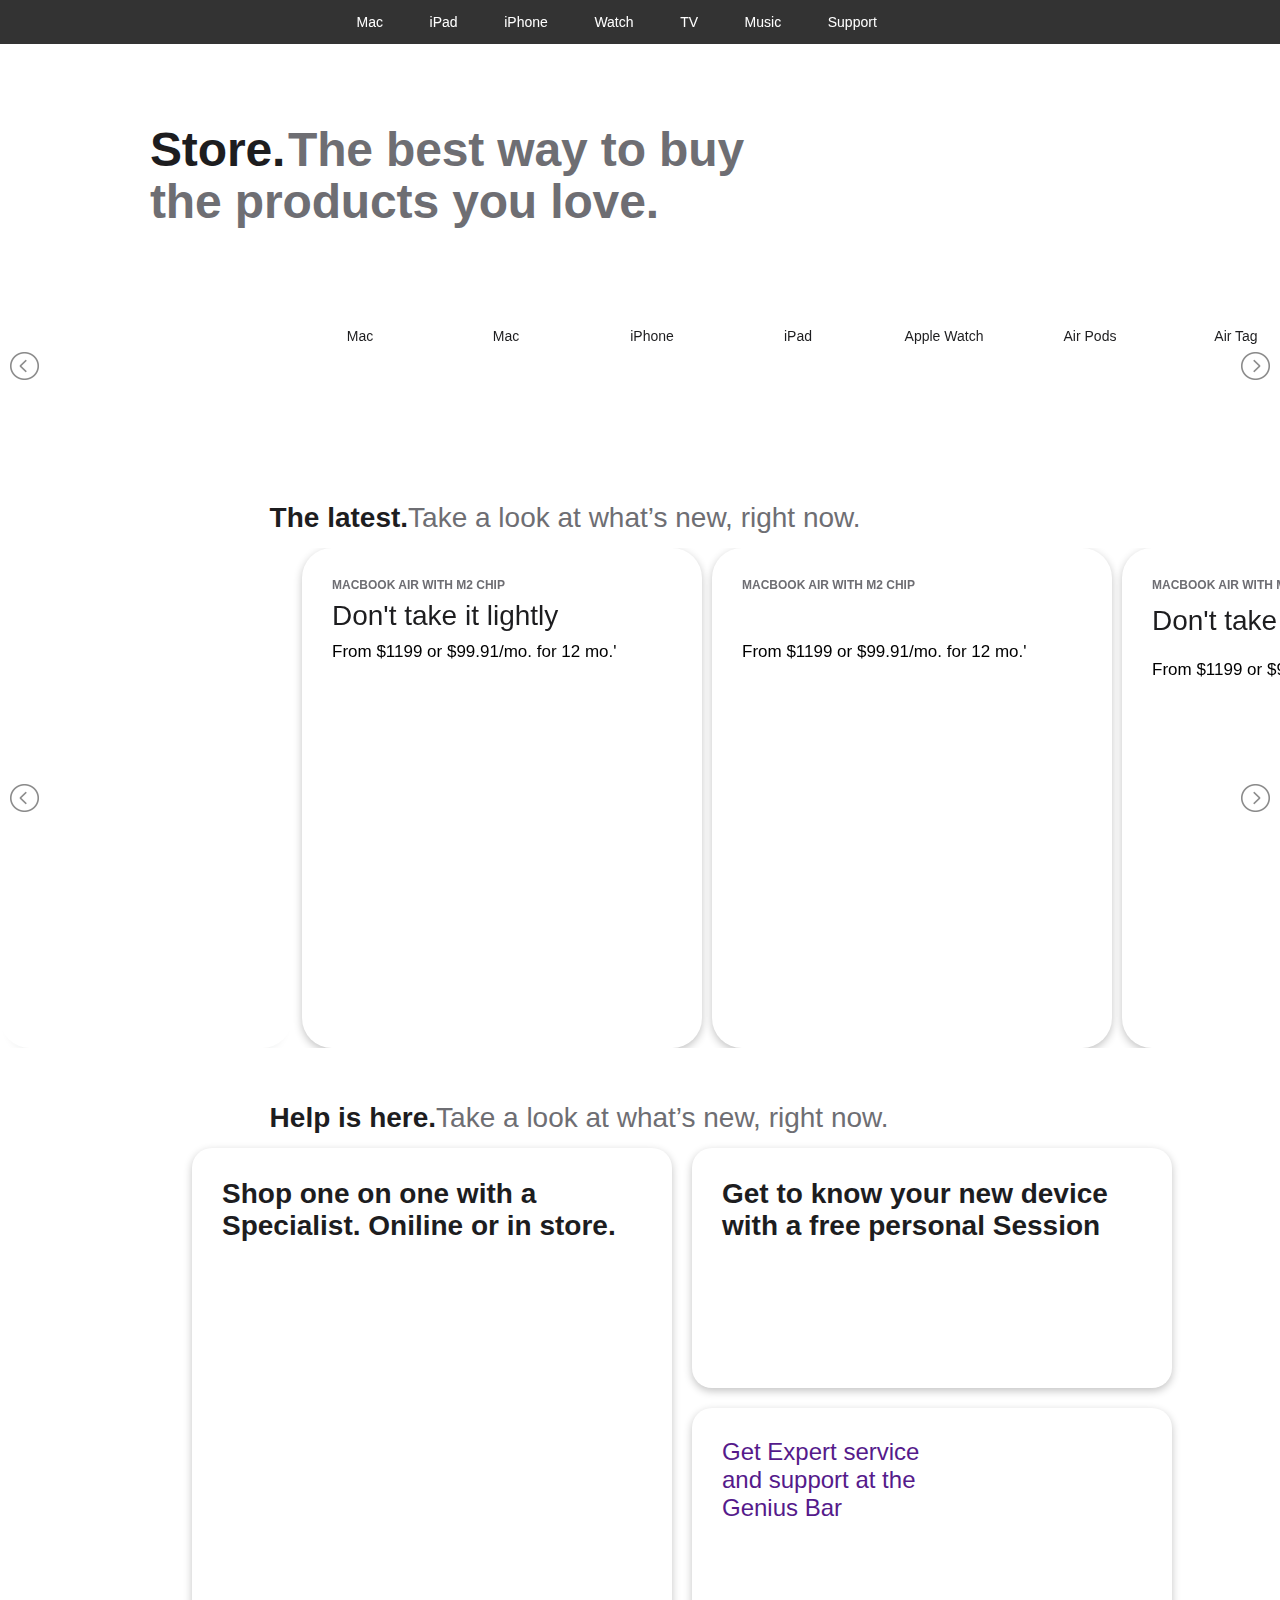
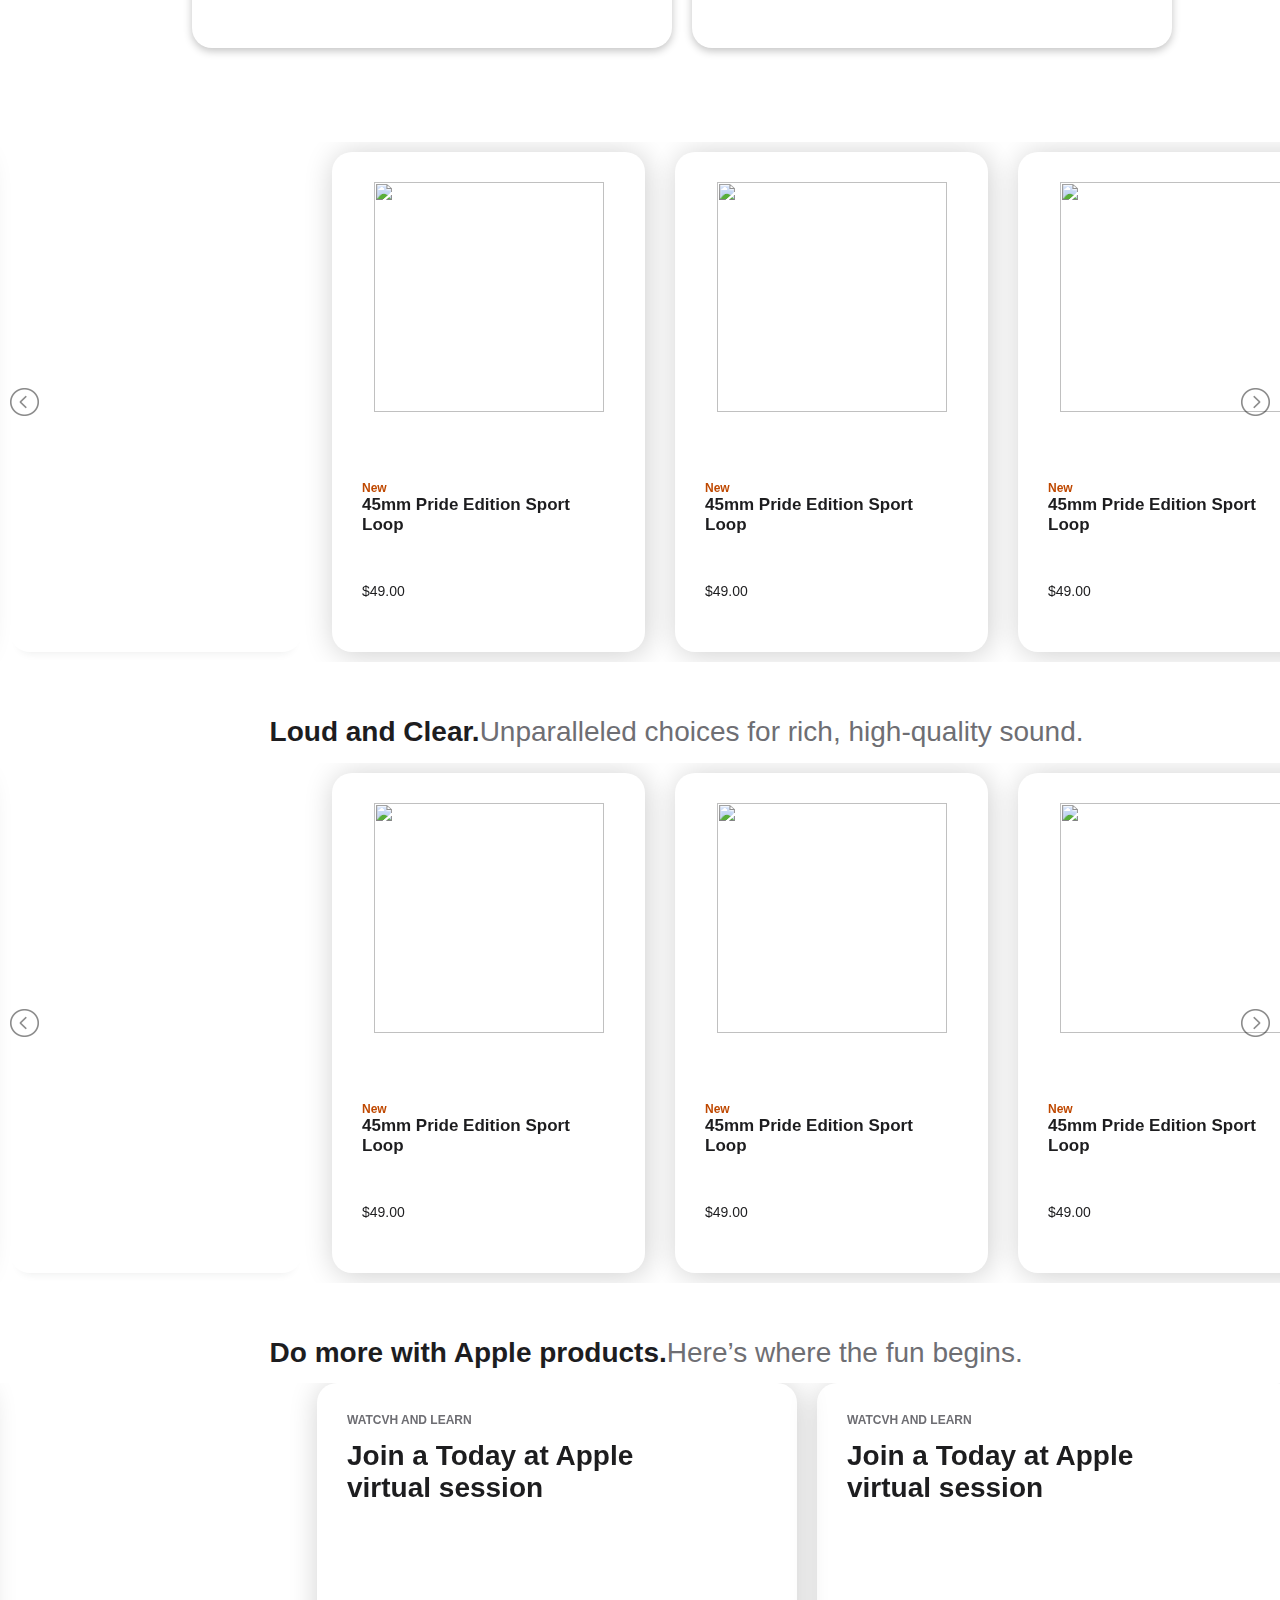
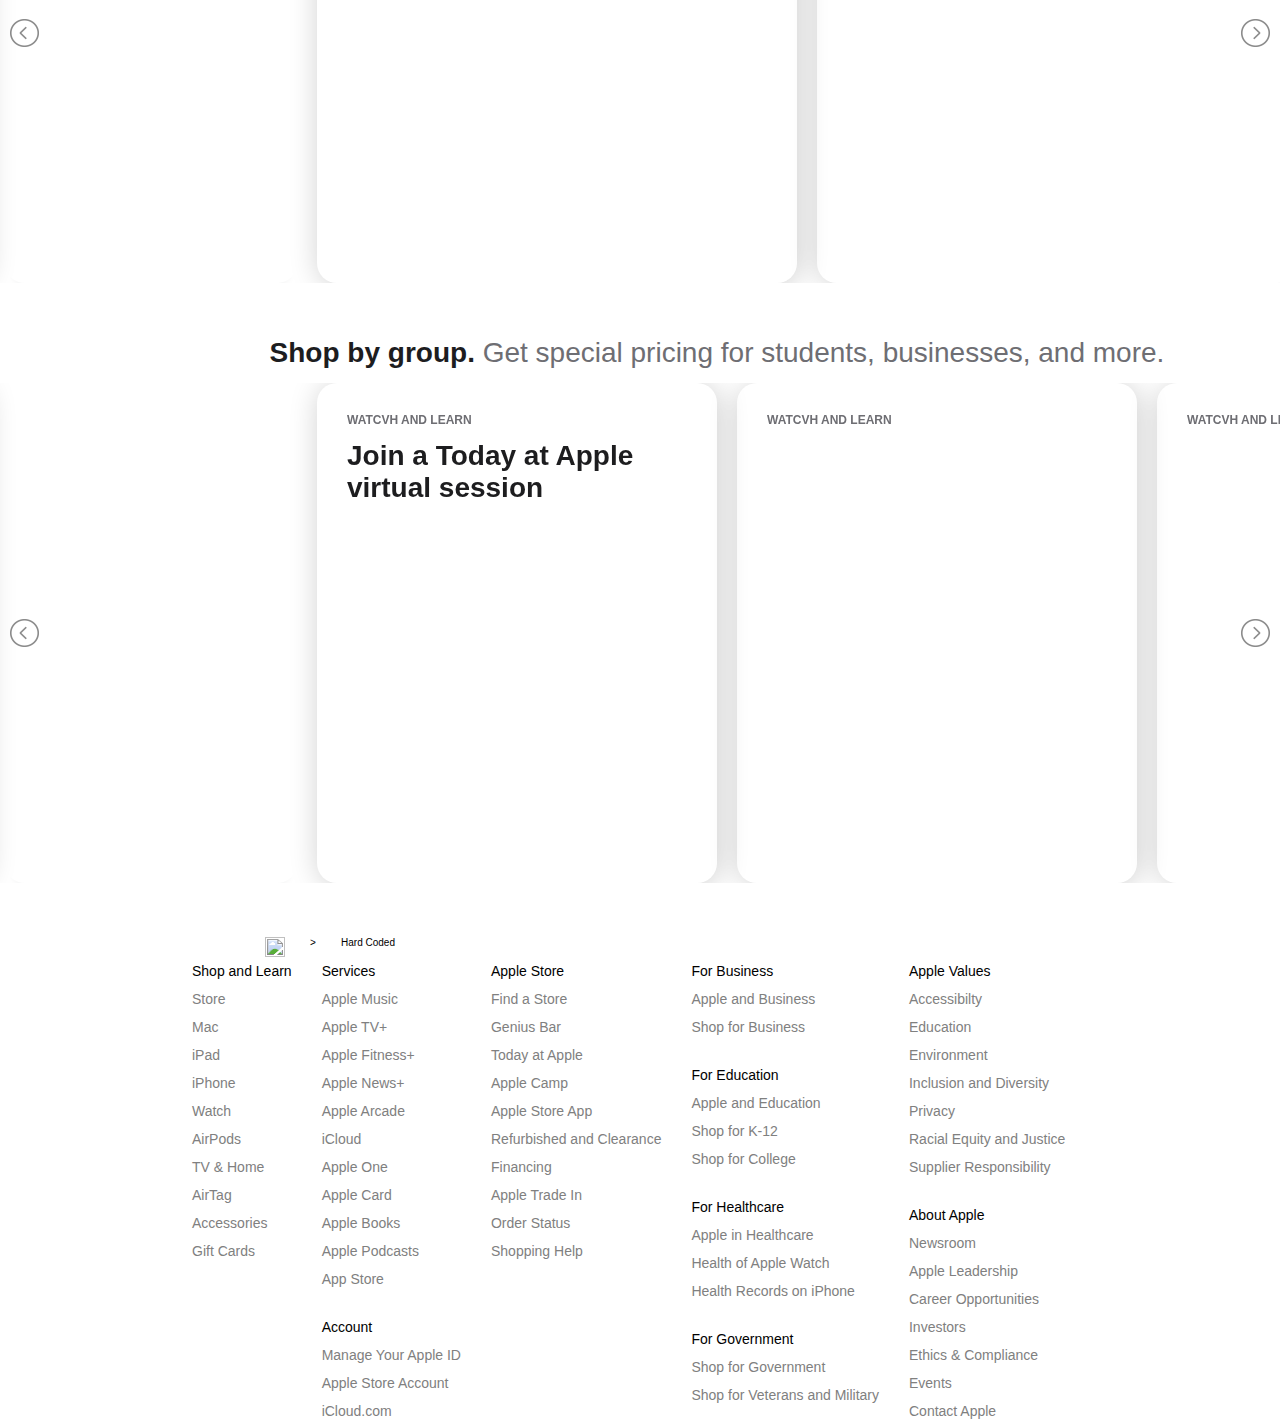
==== commit 4131c044: "added styles" ====
--- a/StorePage/store.html
+++ b/StorePage/store.html
@@ -5,15 +5,15 @@
     <meta http-equiv="X-UA-Compatible" content="IE=edge">
     <meta name="viewport" content="width=device-width, initial-scale=1.0">
     <title>Store</title>
-    <link rel="stylesheet" href="/styles/footerofStore.css">
+    <link rel="stylesheet" href="../styles/footerofStore.css">
     <!-- <link rel="stylesheet" href="https://cdnjs.cloudflare.com/ajax/libs/bootstrap-slider/11.0.2/bootstrap-slider.min.js"> -->
-    <link rel="stylesheet" type="text/css" href="/styles/store.css">
-    <link rel="stylesheet" type="text/css"  href="/styles/lightslider.css">
-    <script type="text/javascript" src="/js/jquery.js"></script>
-    <script type="text/javascript" src="/js/lightslider.js"></script>
-    <script type="text/javascript" src="/js/script.js"></script>
-    <script type="text/javascript" src="/js/script1.js"></script>
-    <script type="text/javascript" src="/js/main.js"></script>
+    <link rel="stylesheet" type="text/css" href="../styles/store.css">
+    <link rel="stylesheet" type="text/css"  href="../styles/lightslider.css">
+    <script type="text/javascript" src="../js/jquery.js"></script>
+    <script type="text/javascript" src="../js/lightslider.js"></script>
+    <script type="text/javascript" src="../js/script.js"></script>
+    <script type="text/javascript" src="../js/script1.js"></script>
+    <script type="text/javascript" src="../js/main.js"></script>
 
 </head>
 <body>
@@ -126,7 +126,7 @@
                 <div class="divimg">
                     <div class="imageblock">
                         <img src="https://store.storeimages.cdn-apple.com/4982/as-images.apple.com/is/store-card-13-ipad-nav-202108?wid=200&hei=130&fmt=png-alpha&.v=1625783381000" alt="">
-                        <a href="">Mac</a>
+                        <a href="">iPhone</a>
                     </div>
                 </div>
             </li>
@@ -134,7 +134,7 @@
                 <div class="divimg">
                     <div class="imageblock">
                         <img src="https://store.storeimages.cdn-apple.com/4982/as-images.apple.com/is/store-card-13-watch-nav-202203?wid=200&hei=130&fmt=png-alpha&.v=1645052537409" alt="">
-                        <a href="">Mac</a>
+                        <a href="">iPad</a>
                     </div>
                 </div>
             </li>
@@ -142,7 +142,7 @@
                 <div class="divimg">
                     <div class="imageblock">
                         <img src="https://store.storeimages.cdn-apple.com/4982/as-images.apple.com/is/store-card-13-airpods-nav-202110?wid=200&hei=130&fmt=png-alpha&.v=1633718741000" alt="">
-                        <a href="">Mac</a>
+                        <a href="">Apple Watch</a>
                     </div>
                 </div>
             </li>
@@ -150,7 +150,7 @@
                 <div class="divimg">
                     <div class="imageblock">
                         <img src="https://store.storeimages.cdn-apple.com/4982/as-images.apple.com/is/store-card-13-airtags-nav-202108?wid=200&hei=130&fmt=png-alpha&.v=1625783380000" alt="">
-                        <a href="">Mac</a>
+                        <a href="">Air Pods</a>
                     </div>
                 </div>
             </li>
@@ -158,7 +158,7 @@
                 <div class="divimg">
                     <div class="imageblock">
                         <img src="https://store.storeimages.cdn-apple.com/4982/as-images.apple.com/is/store-card-13-appletv-nav-202108?wid=200&hei=130&fmt=png-alpha&.v=1625783378000" alt="">
-                        <a href="">Mac</a>
+                        <a href="">Air Tag</a>
                     </div>
                 </div>
             </li>
@@ -166,7 +166,7 @@
                 <div class="divimg">
                     <div class="imageblock">
                         <img src="https://store.storeimages.cdn-apple.com/4982/as-images.apple.com/is/store-card-13-homepod-nav-202110?wid=200&hei=130&fmt=png-alpha&.v=1633355783000" alt="">
-                        <a href="">Mac</a>
+                        <a href="">Apple TV</a>
                     </div>
                 </div>
             </li>
@@ -174,7 +174,7 @@
                 <div class="divimg">
                     <div class="imageblock">
                         <img src="https://store.storeimages.cdn-apple.com/4982/as-images.apple.com/is/store-card-13-accessories-nav-202203?wid=200&hei=130&fmt=png-alpha&.v=1645051958489" alt="">
-                        <a href="">Mac</a>
+                        <a href="">HomePod mini</a>
                     </div>
                 </div>
             </li>  
@@ -215,7 +215,7 @@
                     <div class="card" id="card2">
                         <div class="cardcontent"    >
                             <h3 >MACBOOK AIR WITH M2 CHIP</h3>
-                            <a  href="">Don't take it lightly</a>
+                            <a style="color: #fff; ;" href="">Don't take it lightly</a>
                             <div>From $1199 or $99.91/mo. for 12 mo.'</div>
                         </div>
                     </div>
@@ -728,7 +728,7 @@
     <div id="waytohomepageofStore">
         <a href="#"><img src="https://www.freepnglogos.com/uploads/apple-logo-png/apple-logo-icon-transparent-png-svg-vector-3.png" alt=""></a> 
         >
-        <p>Tv & Home Page</p>
+        <p>Hard Coded</p>
     </div>
 
     <div id="footerStore" >
